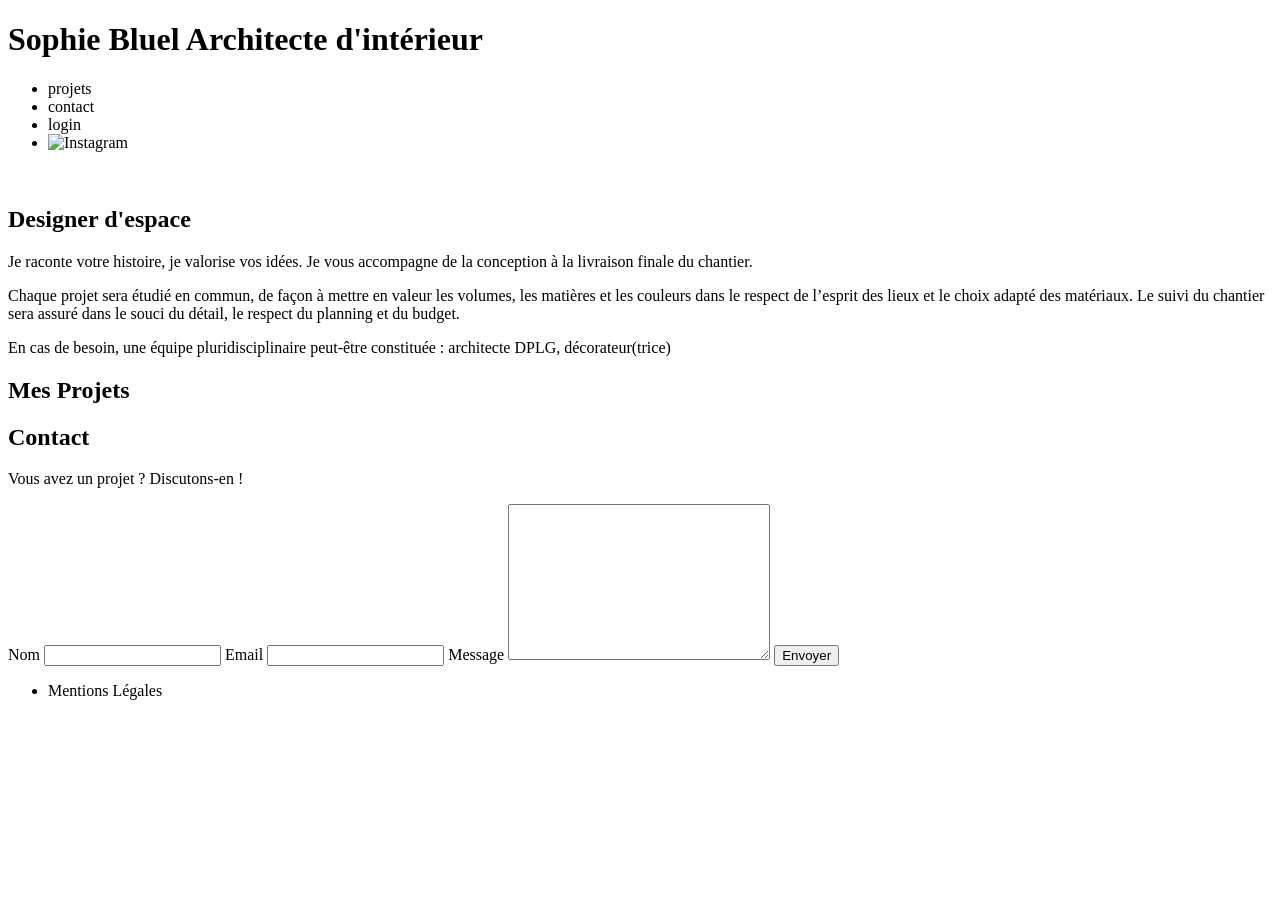
==== FrontEnd/index.html @ 91f62446 "Affichage gallery" ====
<!DOCTYPE html>
<html lang="fr">

<head>
	<meta charset="UTF-8">
	<title>Sophie Bluel - Architecte d'intérieur</title>
	<meta name="viewport" content="width=device-width, initial-scale=1.0">
	<link rel="preconnect" href="https://fonts.googleapis.com">
	<link rel="preconnect" href="https://fonts.gstatic.com" crossorigin>
	<link href="https://fonts.googleapis.com/css2?family=Syne:wght@700;800&family=Work+Sans&display=swap"
		rel="stylesheet">
	<meta name="description" content="">
	<link rel="stylesheet" href="./assets/style.css">
	<script src="./gallery.js" defer></script>
</head>

<body>
	<header>
		<h1>Sophie Bluel <span>Architecte d'intérieur</span></h1>
		<nav>
			<ul>
				<li>projets</li>
				<li>contact</li>
				<li>login</li>
				<li><img src="./assets/icons/instagram.png" alt="Instagram"></li>
			</ul>
		</nav>
	</header>
	<main>
		<section id="introduction">
			<figure>
				<img src="./assets/images/sophie-bluel.png" alt="">
			</figure>
			<article>
				<h2>Designer d'espace</h2>
				<p>Je raconte votre histoire, je valorise vos idées. Je vous accompagne de la conception à la livraison
					finale du chantier.</p>
				<p>Chaque projet sera étudié en commun, de façon à mettre en valeur les volumes, les matières et les
					couleurs dans le respect de l’esprit des lieux et le choix adapté des matériaux. Le suivi du
					chantier sera assuré dans le souci du détail, le respect du planning et du budget.</p>
				<p>En cas de besoin, une équipe pluridisciplinaire peut-être constituée : architecte DPLG,
					décorateur(trice)</p>
			</article>
		</section>
		<section id="portfolio">
			<h2>Mes Projets</h2>
			<div class="gallery">

			</div>
		</section>
		<section id="contact">
			<h2>Contact</h2>
			<p>Vous avez un projet ? Discutons-en !</p>
			<form action="#" method="post">
				<label for="name">Nom</label>
				<input type="text" name="name" id="name">
				<label for="email">Email</label>
				<input type="email" name="email" id="email">
				<label for="message">Message</label>
				<textarea name="message" id="message" cols="30" rows="10"></textarea>
				<input type="submit" value="Envoyer">
			</form>
		</section>
	</main>

	<footer>
		<nav>
			<ul>
				<li>Mentions Légales</li>
			</ul>
		</nav>
	</footer>
</body>

</html>
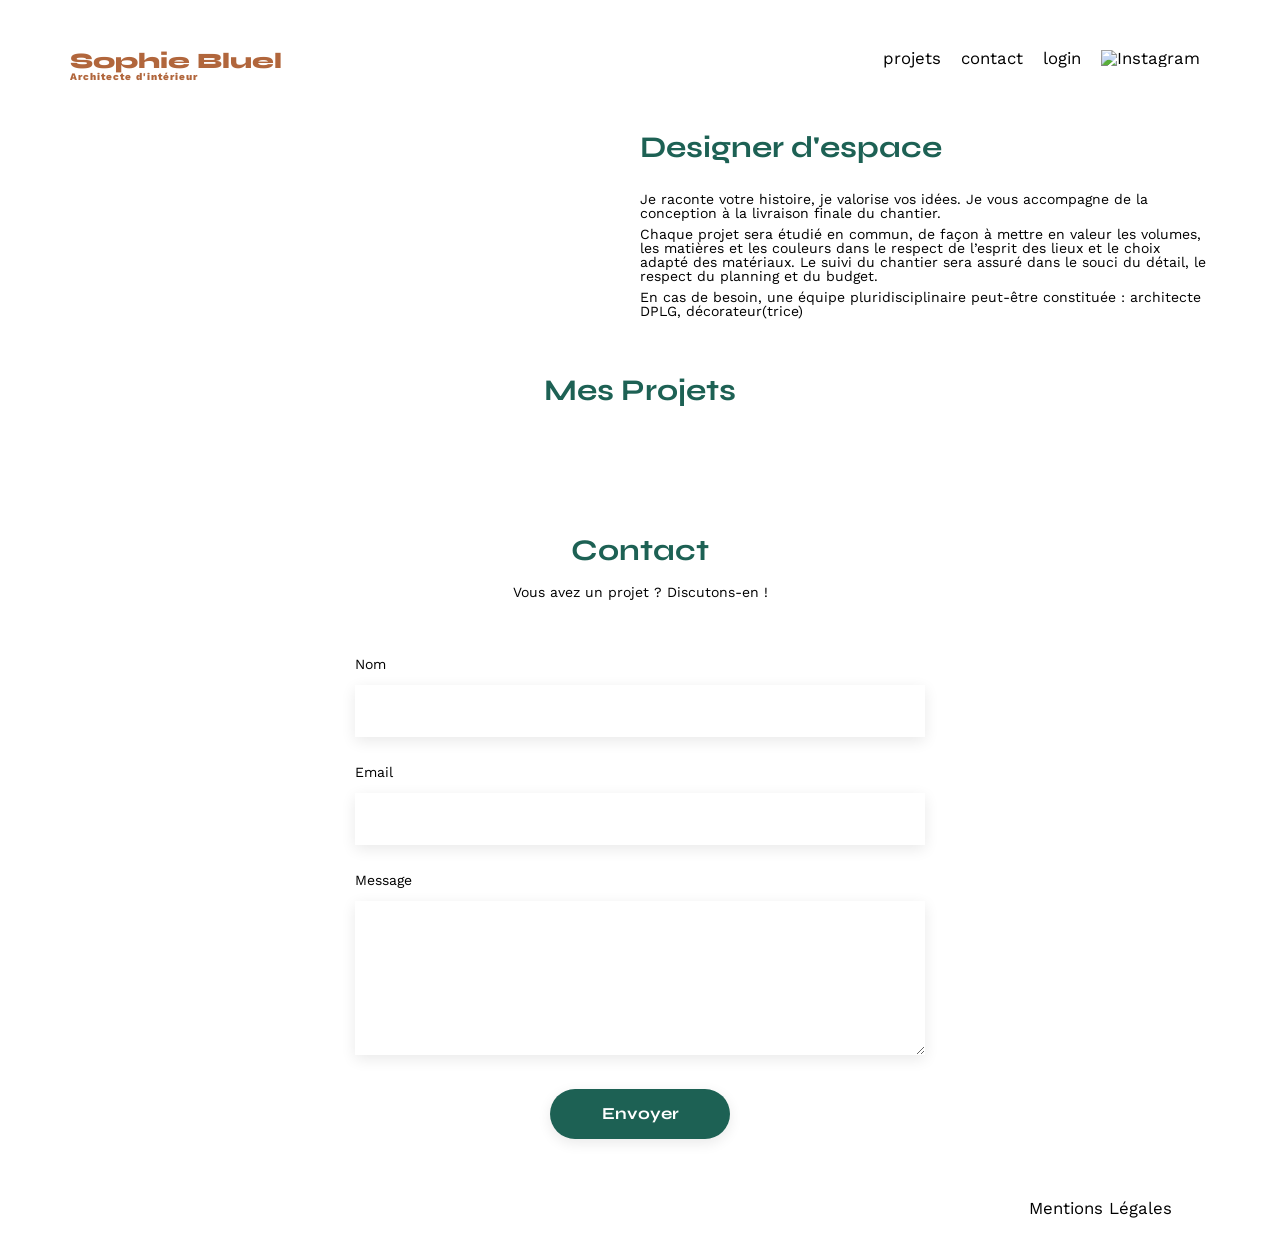
==== commit 12bef20c: "Bouton et filtres" ====
--- a/FrontEnd/index.html
+++ b/FrontEnd/index.html
@@ -44,6 +44,9 @@
 		</section>
 		<section id="portfolio">
 			<h2>Mes Projets</h2>
+			<div class="filters">
+				<div class="filters-button"></div>
+			</div>
 			<div class="gallery">
 
 			</div>
--- a/FrontEnd/assets/style.css
+++ b/FrontEnd/assets/style.css
@@ -0,0 +1,316 @@
+/* http://meyerweb.com/eric/tools/css/reset/
+   v2.0 | 20110126
+   License: none (public domain)
+*/
+
+html,
+body,
+div,
+span,
+applet,
+object,
+iframe,
+h1,
+h2,
+h3,
+h4,
+h5,
+h6,
+p,
+blockquote,
+pre,
+a,
+abbr,
+acronym,
+address,
+big,
+cite,
+code,
+del,
+dfn,
+em,
+img,
+ins,
+kbd,
+q,
+s,
+samp,
+small,
+strike,
+strong,
+sub,
+sup,
+tt,
+var,
+b,
+u,
+i,
+center,
+dl,
+dt,
+dd,
+ol,
+ul,
+li,
+fieldset,
+form,
+label,
+legend,
+table,
+caption,
+tbody,
+tfoot,
+thead,
+tr,
+th,
+td,
+article,
+aside,
+canvas,
+details,
+embed,
+figure,
+figcaption,
+footer,
+header,
+hgroup,
+menu,
+nav,
+output,
+ruby,
+section,
+summary,
+time,
+mark,
+audio,
+video {
+	margin: 0;
+	padding: 0;
+	border: 0;
+	font-size: 100%;
+	font: inherit;
+	vertical-align: baseline;
+}
+
+/* HTML5 display-role reset for older browsers */
+article,
+aside,
+details,
+figcaption,
+figure,
+footer,
+header,
+hgroup,
+menu,
+nav,
+section {
+	display: block;
+}
+
+body {
+	line-height: 1;
+}
+
+ol,
+ul {
+	list-style: none;
+}
+
+blockquote,
+q {
+	quotes: none;
+}
+
+blockquote:before,
+blockquote:after,
+q:before,
+q:after {
+	content: '';
+	content: none;
+}
+
+table {
+	border-collapse: collapse;
+	border-spacing: 0;
+}
+
+/** end reset css**/
+body {
+	max-width: 1140px;
+	margin: auto;
+	font-family: 'Work Sans';
+	font-size: 14px;
+}
+
+header {
+	display: flex;
+	justify-content: space-between;
+	margin: 50px 0
+}
+
+section {
+	margin: 50px 0
+}
+
+h1 {
+	display: flex;
+	flex-direction: column;
+	font-family: 'Syne';
+	font-size: 22px;
+	font-weight: 800;
+	color: #B1663C
+}
+
+h1>span {
+	font-family: 'Work Sans';
+	font-size: 10px;
+	letter-spacing: 0.1em;
+	;
+}
+
+h2 {
+	font-family: 'Syne';
+	font-weight: 700;
+	font-size: 30px;
+	color: #1D6154
+}
+
+nav ul {
+	display: flex;
+	align-items: center;
+	list-style-type: none;
+
+}
+
+nav li {
+	padding: 0 10px;
+	font-size: 1.2em;
+}
+
+li:hover {
+	color: #B1663C;
+}
+
+#introduction {
+	display: flex;
+	align-items: center;
+}
+
+#introduction figure {
+	flex: 1
+}
+
+#introduction img {
+	display: block;
+	margin: auto;
+	width: 80%;
+}
+
+#introduction article {
+	flex: 1
+}
+
+#introduction h2 {
+	margin-bottom: 1em;
+}
+
+#introduction p {
+	margin-bottom: 0.5em;
+}
+
+.filters {
+	display: flex;
+	justify-content: center;
+	flex-wrap: wrap;
+	gap: 10px;
+	margin-bottom: 50px;
+}
+
+.filters button {
+	color: #1D6154;
+	background-color: white;
+	border: 1px solid #1D6154;
+	border-radius: 60px;
+	font-family: "Syne", sans-serif;
+	font-weight: 700;
+	font-size: 16px;
+	padding: 9px 20px;
+	cursor: pointer;
+}
+
+.filters button.active {
+	background-color: #1D6154;
+	color: white;
+}
+
+#portfolio h2 {
+	text-align: center;
+	margin-bottom: 1em;
+}
+
+.gallery {
+	width: 100%;
+	display: grid;
+	grid-template-columns: 1fr 1fr 1fr;
+	grid-column-gap: 20px;
+	grid-row-gap: 20px;
+}
+
+.gallery img {
+	width: 100%;
+
+}
+
+#contact {
+	width: 50%;
+	margin: auto;
+}
+
+#contact>* {
+	text-align: center;
+
+}
+
+#contact h2 {
+	margin-bottom: 20px;
+}
+
+#contact form {
+	text-align: left;
+	margin-top: 30px;
+	display: flex;
+	flex-direction: column;
+}
+
+#contact input {
+	height: 50px;
+	font-size: 1.2em;
+	border: none;
+	box-shadow: 0px 4px 14px rgba(0, 0, 0, 0.09);
+}
+
+#contact label {
+	margin: 2em 0 1em 0;
+}
+
+#contact textarea {
+	border: none;
+	box-shadow: 0px 4px 14px rgba(0, 0, 0, 0.09);
+}
+
+input[type="submit"] {
+	font-family: 'Syne';
+	font-weight: 700;
+	color: white;
+	background-color: #1D6154;
+	margin: 2em auto;
+	width: 180px;
+	text-align: center;
+	border-radius: 60px;
+}
+
+footer nav ul {
+	display: flex;
+	justify-content: flex-end;
+	margin: 2em
+}
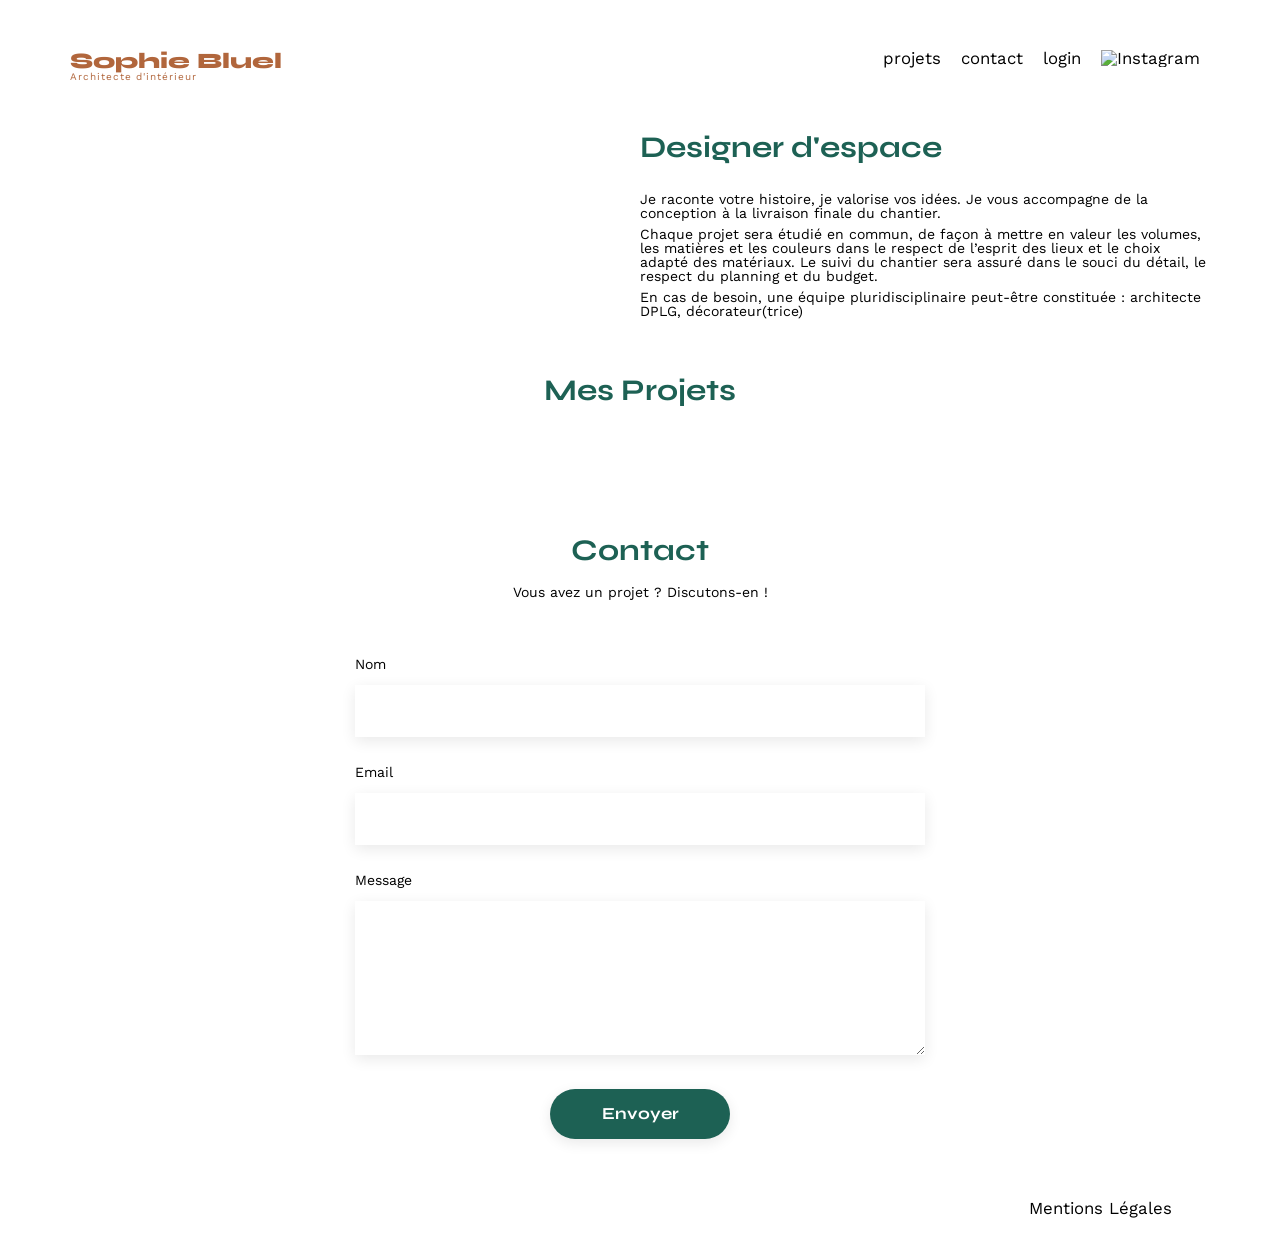
==== commit 80c01f4c: "Page login" ====
--- a/FrontEnd/index.html
+++ b/FrontEnd/index.html
@@ -7,7 +7,7 @@
 	<meta name="viewport" content="width=device-width, initial-scale=1.0">
 	<link rel="preconnect" href="https://fonts.googleapis.com">
 	<link rel="preconnect" href="https://fonts.gstatic.com" crossorigin>
-	<link href="https://fonts.googleapis.com/css2?family=Syne:wght@700;800&family=Work+Sans&display=swap"
+	<link href="https://fonts.googleapis.com/css2?family=Syne:wght@700;800&family=Work+Sans:wght@400;600&display=swap"
 		rel="stylesheet">
 	<meta name="description" content="">
 	<link rel="stylesheet" href="./assets/style.css">
@@ -21,7 +21,9 @@
 			<ul>
 				<li>projets</li>
 				<li>contact</li>
-				<li>login</li>
+				<li>
+					<a href="login.html">login</a>
+				</li>
 				<li><img src="./assets/icons/instagram.png" alt="Instagram"></li>
 			</ul>
 		</nav>
--- a/FrontEnd/assets/style.css
+++ b/FrontEnd/assets/style.css
@@ -165,7 +165,7 @@
 	font-family: 'Work Sans';
 	font-size: 10px;
 	letter-spacing: 0.1em;
-	;
+	font-weight: 400;
 }
 
 h2 {
@@ -185,6 +185,15 @@
 nav li {
 	padding: 0 10px;
 	font-size: 1.2em;
+}
+
+nav a {
+	color: inherit;
+	text-decoration: none;
+}
+
+nav a.active {
+	font-weight: 600;
 }
 
 li:hover {
@@ -261,41 +270,60 @@
 
 }
 
-#contact {
+#contact,
+#login {
 	width: 50%;
 	margin: auto;
 }
 
-#contact>* {
+#contact>*,
+#login>* {
 	text-align: center;
 
 }
 
-#contact h2 {
+#contact h2,
+#login h2 {
 	margin-bottom: 20px;
 }
 
-#contact form {
+#contact form,
+#login form {
 	text-align: left;
 	margin-top: 30px;
 	display: flex;
 	flex-direction: column;
 }
 
-#contact input {
+#contact input,
+#login input {
 	height: 50px;
 	font-size: 1.2em;
 	border: none;
 	box-shadow: 0px 4px 14px rgba(0, 0, 0, 0.09);
 }
 
-#contact label {
+#contact label,
+#login label {
 	margin: 2em 0 1em 0;
 }
 
 #contact textarea {
 	border: none;
 	box-shadow: 0px 4px 14px rgba(0, 0, 0, 0.09);
+}
+
+#login a {
+    display: block;
+	width: fit-content;
+	margin: auto;
+	color: #3D3D3D;
+	text-decoration: underline;
+}
+
+#login {
+	width: 379px;
+	margin: 150px auto 355px;
 }
 
 input[type="submit"] {
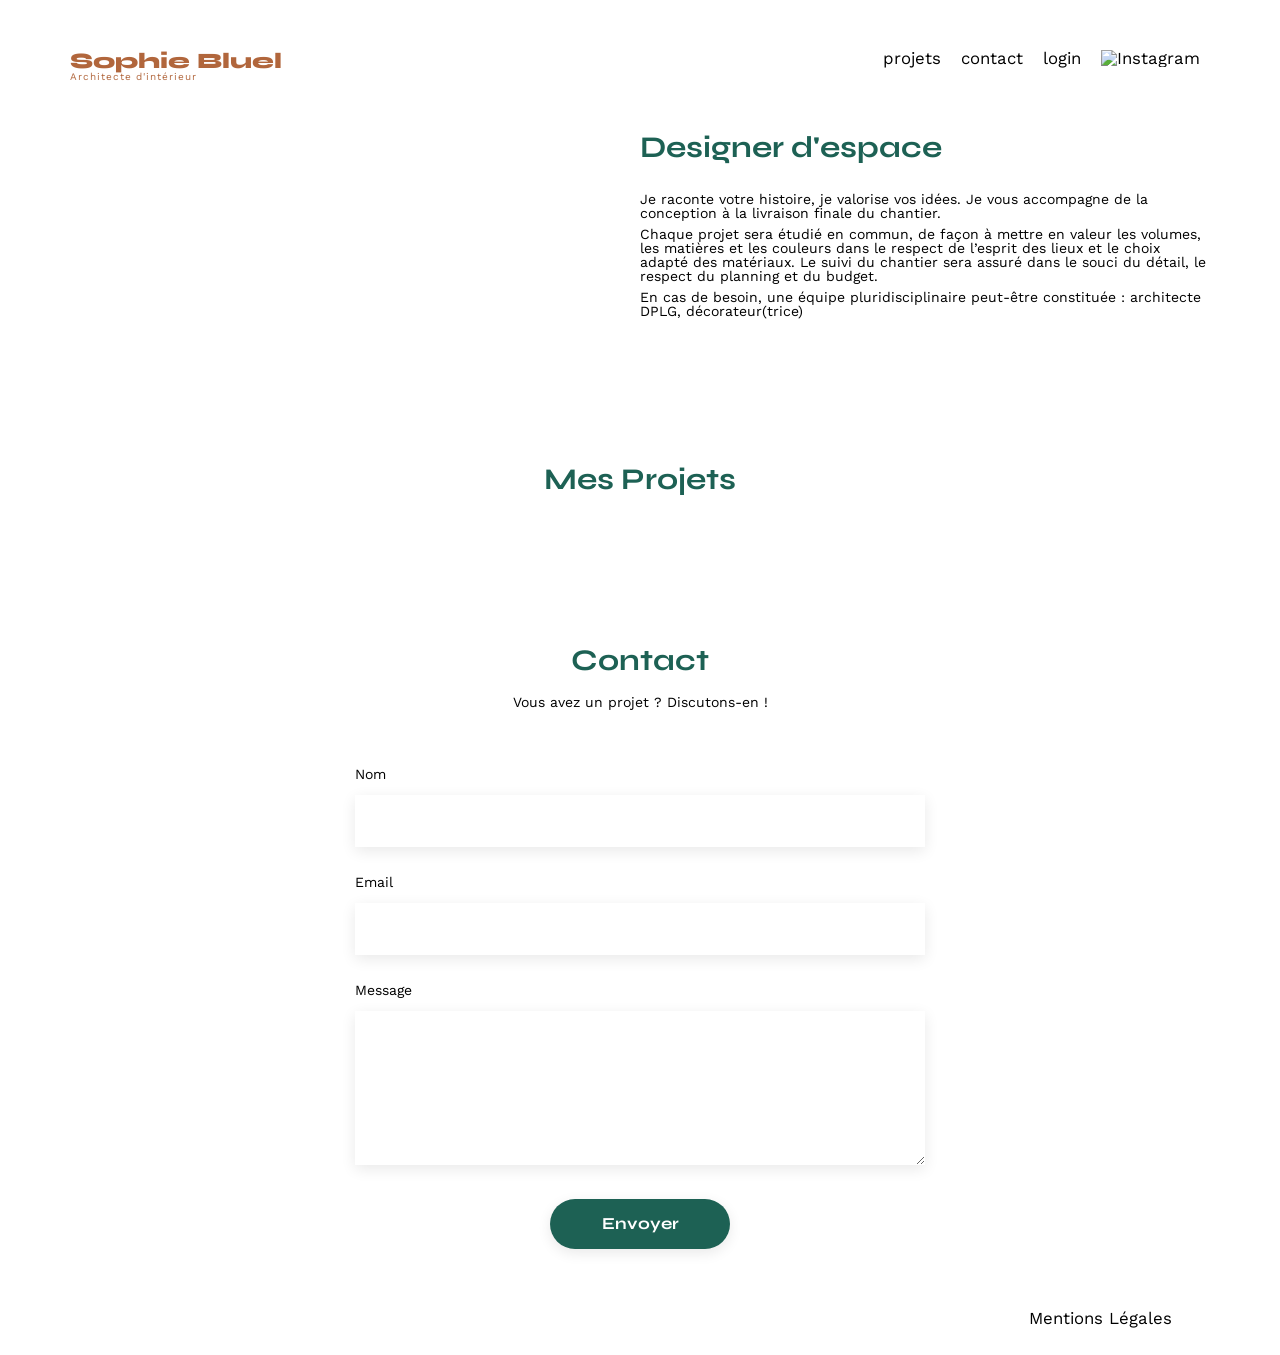
==== commit 3016a271: "Bouton modfier et espaces conformes à la maquette" ====
--- a/FrontEnd/index.html
+++ b/FrontEnd/index.html
@@ -10,11 +10,16 @@
 	<link href="https://fonts.googleapis.com/css2?family=Syne:wght@700;800&family=Work+Sans:wght@400;600&display=swap"
 		rel="stylesheet">
 	<meta name="description" content="">
+	<link rel="stylesheet" href="https://cdnjs.cloudflare.com/ajax/libs/font-awesome/6.5.1/css/all.min.css">
 	<link rel="stylesheet" href="./assets/style.css">
 	<script src="./gallery.js" defer></script>
 </head>
 
 <body>
+	<div class="bandeau-edition">
+		<i class="fa-regular fa-pen-to-square"></i>
+		<p>Mode édition</p>
+	</div>
 	<header>
 		<h1>Sophie Bluel <span>Architecte d'intérieur</span></h1>
 		<nav>
@@ -22,7 +27,7 @@
 				<li>projets</li>
 				<li>contact</li>
 				<li>
-					<a href="login.html">login</a>
+					<a href="login.html" id="lien-login">login</a>
 				</li>
 				<li><img src="./assets/icons/instagram.png" alt="Instagram"></li>
 			</ul>
@@ -45,7 +50,13 @@
 			</article>
 		</section>
 		<section id="portfolio">
-			<h2>Mes Projets</h2>
+			<div class="titre-projets">
+				<h2>Mes Projets</h2>
+				<button class="bouton-modifier">
+					<i class="fa-regular fa-pen-to-square"></i>
+					modifier
+				</button>
+			</div>
 			<div class="filters">
 				<div class="filters-button"></div>
 			</div>
--- a/FrontEnd/assets/style.css
+++ b/FrontEnd/assets/style.css
@@ -142,10 +142,33 @@
 	font-size: 14px;
 }
 
+.bandeau-edition {
+	height: 59px;
+	background-color: black;
+	color: white;
+	font-size: 16px;
+	display: none;
+	justify-content: center;
+	align-items: center;
+	gap: 11px;
+	position: absolute;
+	top: 0;
+	left: 0;
+	width: 100%;
+}
+
 header {
 	display: flex;
 	justify-content: space-between;
 	margin: 50px 0
+}
+
+body.mode-edition header {
+	margin-top: 97px;
+}
+
+body.mode-edition .bandeau-edition {
+	display: flex;
 }
 
 section {
@@ -252,9 +275,42 @@
 	color: white;
 }
 
+body.mode-edition .filters {
+	display: none;
+}
+
 #portfolio h2 {
 	text-align: center;
-	margin-bottom: 1em;
+}
+
+.titre-projets {
+	display: flex;
+	justify-content: center;
+	align-items: center;
+	gap: 31px;
+	margin-top: 139px;
+	margin-bottom: 51px;
+}
+
+body.mode-edition .titre-projets {
+	margin-bottom: 92px;
+}
+
+.bouton-modifier {
+	display: none;
+	background: none;
+	border: none;
+	font-family: inherit;
+	font-size: 14px;
+	font-weight: 400;
+	color: black;
+	cursor: pointer;
+}
+
+body.mode-edition .bouton-modifier {
+	display: flex;
+	align-items: center;
+	gap: 10px;
 }
 
 .gallery {
@@ -314,7 +370,7 @@
 }
 
 #login a {
-    display: block;
+	display: block;
 	width: fit-content;
 	margin: auto;
 	color: #3D3D3D;
@@ -324,6 +380,12 @@
 #login {
 	width: 379px;
 	margin: 150px auto 355px;
+}
+
+#erreur-connexion {
+	color: red;
+	margin-top: 20px;
+	margin-bottom: 20px;
 }
 
 input[type="submit"] {
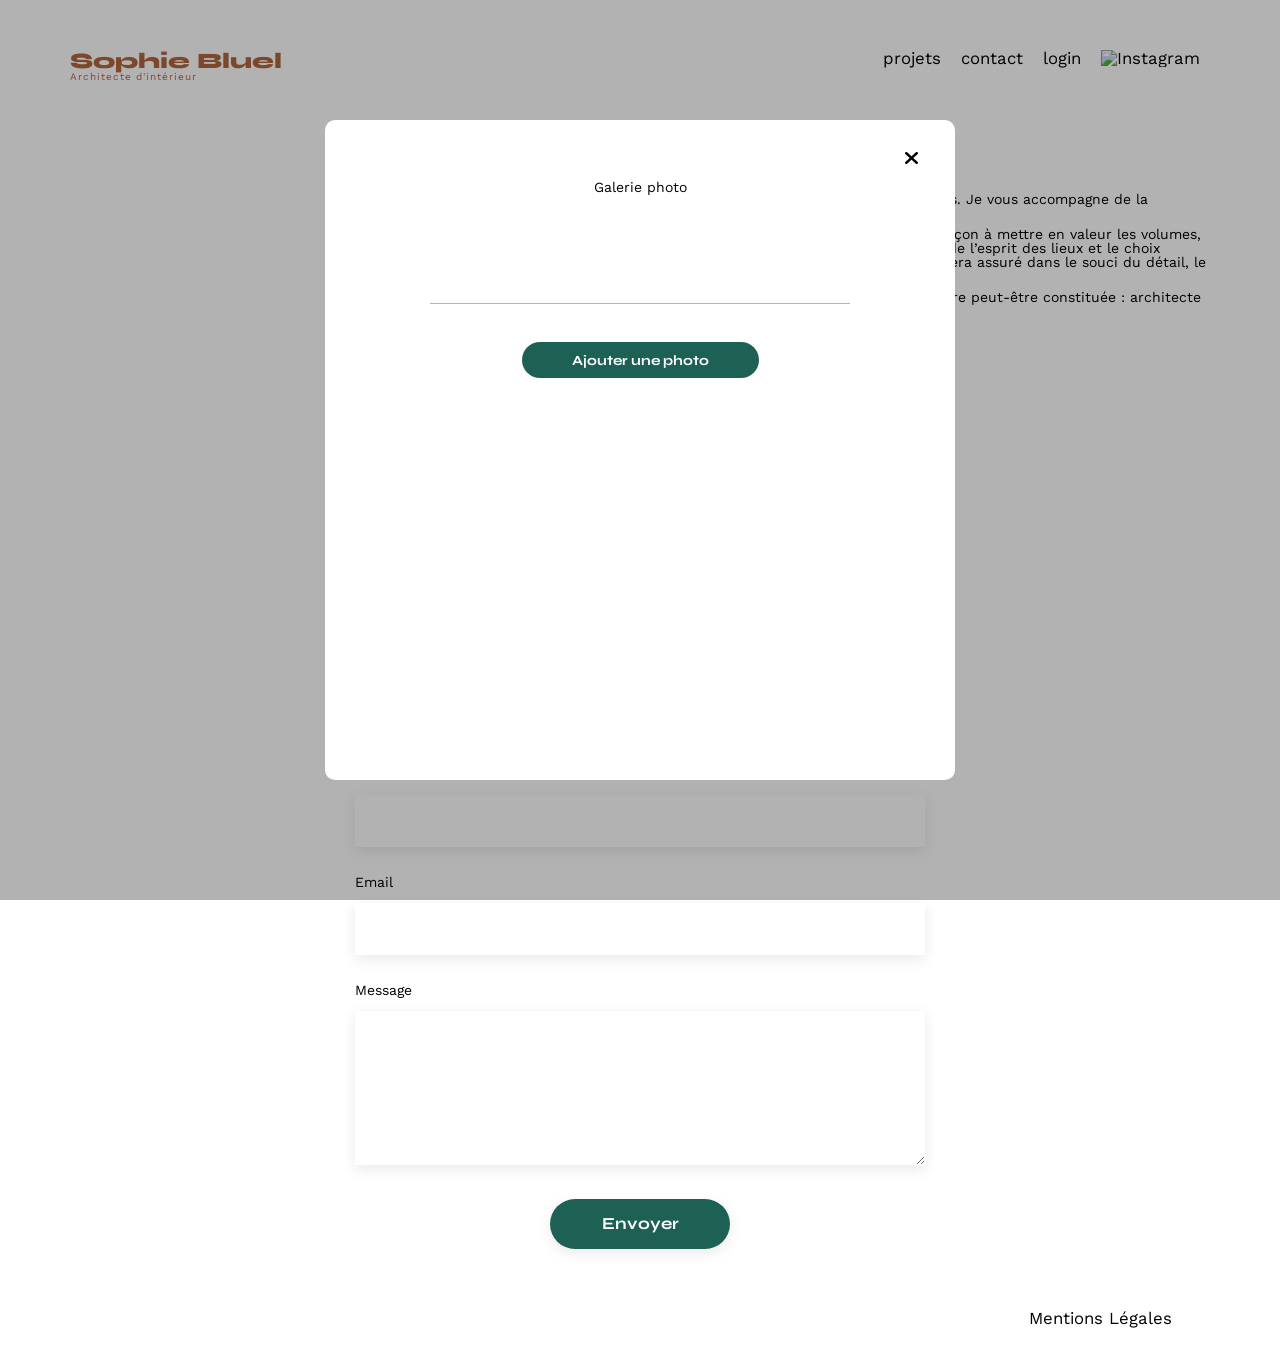
==== commit 6e58004a: "Modale : Style de la vue galerie" ====
--- a/FrontEnd/index.html
+++ b/FrontEnd/index.html
@@ -86,6 +86,47 @@
 			</ul>
 		</nav>
 	</footer>
+	</footer>
+
+	<div class="modale-overlay">
+
+		<div class="modale" role="dialog" aria-modal="true">
+
+			<button class="modale-fermer" aria-label="Fermer la fenêtre">
+				<i class="fa-solid fa-xmark"></i>
+			</button>
+
+			<div class="modale-vue-galerie">
+				<h3>Galerie photo</h3>
+				<div class="modale-galerie"></div>
+				<hr>
+				<button class="modale-bouton-ajouter">Ajouter une photo</button>
+			</div>
+			<div class="modale-vue-ajout cache">
+				<button class="modale-retour" aria-label="Retour à la galerie">
+					<i class="fa-solid fa-arrow-left"></i>
+				</button>
+				<h3>Ajout photo</h3>
+				<form class="modale-formulaire">
+					<div class="zone-ajout-image">
+						<i class="fa-regular fa-image"></i>
+						<label for="image" class="bouton-ajout-image">+ Ajouter photo</label>
+						<input type="file" id="image" name="image" accept="image/png, image/jpeg">
+						<p>jpg, png : 4mo max</p>
+					</div>
+
+					<label for="titre">Titre</label>
+					<input type="text" id="titre" name="titre">
+
+					<label for="categorie">Catégorie</label>
+					<select id="categorie" name="categorie"></select>
+					<hr>
+					<input type="submit" value="Valider">
+				</form>
+			</div>
+
+		</div>
+	</div>
 </body>
 
 </html>
--- a/FrontEnd/assets/style.css
+++ b/FrontEnd/assets/style.css
@@ -388,7 +388,8 @@
 	margin-bottom: 20px;
 }
 
-input[type="submit"] {
+input[type="submit"],
+.modale-bouton-ajouter {
 	font-family: 'Syne';
 	font-weight: 700;
 	color: white;
@@ -398,9 +399,108 @@
 	text-align: center;
 	border-radius: 60px;
 }
+.modale-bouton-ajouter {
+	width: 237px;
+	height: 36px;
+	font-size: 14px;
+	border: none;
+	cursor: pointer;
+	margin: 0;
+}
+
+.modale hr {
+	border: none;
+	border-top: 1px solid #B3B3B3;
+	margin: 63px 0 38px;
+}
 
 footer nav ul {
 	display: flex;
 	justify-content: flex-end;
 	margin: 2em
+}
+
+.modale-overlay {
+	position: fixed;
+	top: 0;
+	left: 0;
+	width: 100%;
+	height: 100%;
+	background-color: rgba(0, 0, 0, 0.3);
+	z-index: 10;
+	display: flex;
+	justify-content: center;
+	align-items: center;
+}
+
+.modale {
+	background-color: white;
+	width: 630px;
+	min-height: 660px;
+	border-radius: 10px;
+	padding: 60px 105px 0 105px;
+	box-sizing: border-box;
+	text-align: center;
+	position: relative;
+}
+
+.modale-fermer, .modale-retour {
+	background: none;
+	border: none;
+	cursor: pointer;
+	font-size: 20px;
+}
+
+.modale-fermer {
+	position: absolute;
+	top: 26px;
+	right: 30px;
+}
+
+.modale-retour {
+	position: absolute;
+	top: 26px;
+	left: 30px;
+}
+
+.modale-galerie {
+	display: grid;
+	grid-template-columns: repeat(5, 1fr);
+	column-gap: 9px;
+	row-gap: 29px;
+}
+
+.modale-galerie img {
+width: 100%;
+height: 103px;
+object-fit: cover;
+}
+
+.modale-galerie figure {
+	position: relative;
+}
+
+.bouton-supprimer {
+	position: absolute;
+	top: 6px;
+	right: 5px;
+	width: 17px;
+	height: 17px;
+	background-color: black;
+	color: white;
+	border: none;
+	cursor: pointer;
+	display: flex;
+	justify-content: center;
+	align-items: center;
+	font-size: 9px;
+}
+
+.modale h3 { 
+	margin-bottom: 46px;
+}
+
+
+.cache {
+	display: none;
 }
